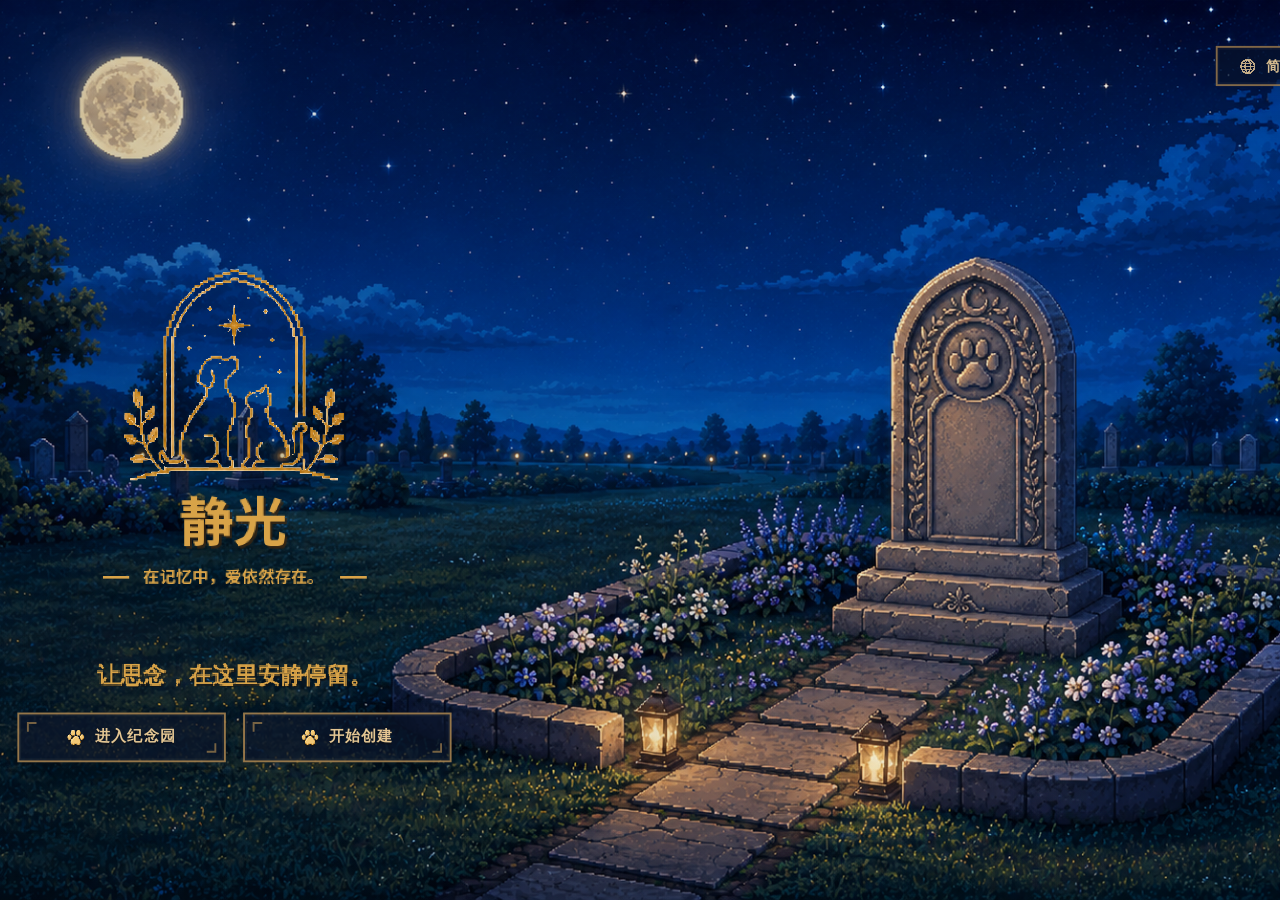
==== index.html @ a49088fe "Add files via upload" ====
<!DOCTYPE html>
<html lang="zh-CN">
<head>
  <meta charset="UTF-8" />
  <meta name="viewport" content="width=device-width, initial-scale=1.0" />
  <title>STILLIGHT</title>
  <style>
    *{box-sizing:border-box}
    html,body{margin:0;width:100%;height:100%;overflow:hidden;background:#07111f}
    button{font:inherit;border:0;padding:0;background:transparent;cursor:pointer}
    .viewport{position:fixed;inset:0;overflow:hidden;background:#07111f}
    .stage{position:absolute;left:50%;top:50%;width:1672px;height:941px;transform-origin:center center;background:linear-gradient(90deg,rgba(5,10,22,.2) 0%,rgba(5,10,22,.06) 56%,rgba(5,10,22,0) 100%),url("assets/bg_v61_option_d.png") center/cover no-repeat;}
    .stage::after{content:"";position:absolute;inset:0;pointer-events:none;opacity:.18;background:linear-gradient(rgba(255,255,255,.012) 1px,transparent 1px),linear-gradient(90deg,rgba(255,255,255,.01) 1px,transparent 1px);background-size:4px 4px;}
    .language{position:absolute;right:76px;top:48px;z-index:50}
    .language-button{height:42px;min-width:158px;display:inline-flex;align-items:center;justify-content:center;gap:10px;padding:0 14px;color:rgba(235,205,153,.9);background:rgba(8,17,35,.58);border:2px solid rgba(204,157,88,.62);box-shadow:inset 0 0 0 2px rgba(255,232,178,.04),0 8px 20px rgba(0,0,0,.17);letter-spacing:1px;font-size:15px;font-weight:800}
    .globe-svg{width:19px;height:19px;opacity:.9;flex:none}
    .language-button .arrow{font-size:14px;transform:translateY(-1px);opacity:.78}
    .language-menu{position:absolute;top:50px;right:0;width:158px;display:none;padding:6px;background:rgba(8,16,32,.97);border:2px solid rgba(198,151,85,.58);box-shadow:0 18px 34px rgba(0,0,0,.34)}
    .language.open .language-menu{display:grid;gap:4px}
    .language-menu button{height:34px;color:rgba(235,205,153,.92);font-size:14px;font-weight:800;letter-spacing:.8px}
    .language-menu button:hover,.language-menu button.active{background:rgba(232,191,116,.12)}

    .content-group{position:absolute;left:62px;top:276px;z-index:12;width:700px;display:flex;flex-direction:column;align-items:center}
    .full-logo{display:block;width:430px;height:auto;object-fit:contain;image-rendering:auto;filter:drop-shadow(0 5px 9px rgba(0,0,0,.34))}
    .supporting-copy{display:block;width:680px;height:44px;margin-top:10px;image-rendering:pixelated;image-rendering:crisp-edges}
    .actions{margin-top:16px;display:flex;gap:18px}
    .pixel-button{position:relative;width:218px;height:52px;display:inline-flex;align-items:center;justify-content:center;gap:11px;color:rgba(236,205,151,.96);background:rgba(10,21,42,.7);border:2px solid rgba(203,155,86,.72);box-shadow:inset 0 0 0 2px rgba(255,231,174,.05),0 8px 20px rgba(0,0,0,.22);font-family:"Microsoft YaHei","PingFang SC",serif;font-size:16px;font-weight:900;letter-spacing:1px;text-shadow:0 2px 0 rgba(17,12,8,.36);transition:transform .14s ease,border-color .14s ease,background .14s ease}
    .pixel-button::before,.pixel-button::after{content:"";position:absolute;width:8px;height:8px;border:2px solid rgba(211,163,91,.54);pointer-events:none}
    .pixel-button::before{left:8px;top:8px;border-right:0;border-bottom:0}
    .pixel-button::after{right:8px;bottom:8px;border-left:0;border-top:0}
    .pixel-button.primary{border-color:rgba(203,155,86,.72);background:rgba(10,21,42,.7)}
    .pixel-button:hover{transform:translateY(-2px);background:rgba(22,39,68,.78);border-color:rgba(242,198,121,.9)}
    .button-icon-img{width:18px;height:18px;image-rendering:pixelated;flex:none;filter:drop-shadow(0 2px 0 rgba(28,17,7,.4))}
    .toast{position:fixed;left:50%;bottom:28px;z-index:100;padding:12px 18px;color:#e8c994;background:rgba(9,16,31,.96);border:1px solid rgba(198,151,85,.45);transform:translateX(-50%) translateY(16px);opacity:0;pointer-events:none;transition:.22s ease;letter-spacing:1px;font:700 15px "Microsoft YaHei","PingFang SC",sans-serif}
    .toast.show{opacity:1;transform:translateX(-50%) translateY(0)}
  </style>
</head>
<body data-version="stillight-homepage-v65-tagline-logo">
  <main class="viewport">
    <section class="stage" id="stage">
      <div class="language" id="languageBox">
        <button class="language-button" type="button" id="languageButton" aria-label="选择语言">
          <svg class="globe-svg" viewBox="0 0 24 24" aria-hidden="true">
            <circle cx="12" cy="12" r="9" fill="none" stroke="currentColor" stroke-width="2" shape-rendering="crispEdges"/>
            <path d="M4 12H20M6 8H18M6 16H18M12 3C9 6 8 9 8 12C8 15 9 18 12 21M12 3C15 6 16 9 16 12C16 15 15 18 12 21" fill="none" stroke="currentColor" stroke-width="1.6" shape-rendering="crispEdges"/>
          </svg>
          <span id="languageLabel">简体中文</span><span class="arrow">⌄</span>
        </button>
        <div class="language-menu">
          <button type="button" data-lang="zh-CN">简体中文</button>
          <button type="button" data-lang="zh-TW">繁體中文</button>
          <button type="button" data-lang="en">English</button>
          <button type="button" data-lang="ja">日本語</button>
        </div>
      </div>

      <div class="content-group">
        <img class="full-logo" id="fullLogo" src="assets/logo_zh_CN.png" alt="STILLIGHT — 在记忆中，爱依然存在。" />
        <canvas class="supporting-copy" id="supportingCopy" width="510" height="33" role="img" aria-label="让思念，在这里安静停留。"></canvas>
        <div class="actions">
          <button class="pixel-button primary" type="button" id="enterGarden"><img class="button-icon-img" src="assets/paw.png" alt="" aria-hidden="true" /><span id="enterText">进入纪念园</span></button>
          <button class="pixel-button" type="button" id="createMemorial"><img class="button-icon-img" src="assets/paw.png" alt="" aria-hidden="true" /><span id="createText">开始创建</span></button>
        </div>
      </div>
    </section>
  </main>
  <div class="toast" id="toast"></div>
  <script>
    const TEXTS={
      "zh-CN":{logo:"assets/logo_zh_CN.png",logoAlt:"STILLIGHT — 在记忆中，爱依然存在。",copy:"让思念，在这里安静停留。",enter:"进入纪念园",create:"开始创建",langLabel:"简体中文",saved:"语言已保存",noMemorial:"还没有创建纪念，先去创建页面。"},
      "zh-TW":{logo:"assets/logo_zh_TW.png",logoAlt:"STILLIGHT — 在記憶中，愛依然存在。",copy:"讓思念，在這裡安靜停留。",enter:"進入紀念園",create:"開始建立",langLabel:"繁體中文",saved:"語言已保存",noMemorial:"還沒有建立紀念，先去建立頁面。"},
      "en":{logo:"assets/logo_en.png",logoAlt:"STILLIGHT — In memory, love remains.",copy:"A quiet place to hold every memory.",enter:"Enter Garden",create:"Create Memorial",langLabel:"English",saved:"Language saved",noMemorial:"No memorial yet. Opening the creation page."},
      "ja":{logo:"assets/logo_ja.png",logoAlt:"STILLIGHT — 記憶の中で、愛は生き続ける。",copy:"想いが、静かに留まる場所。",enter:"記念園へ",create:"作成する",langLabel:"日本語",saved:"言語を保存しました",noMemorial:"まだ記念ページがありません。作成ページへ移動します。"}
    };
    const stage=document.getElementById("stage"),toast=document.getElementById("toast"),languageBox=document.getElementById("languageBox"),languageButton=document.getElementById("languageButton"),fullLogo=document.getElementById("fullLogo"),supportingCopy=document.getElementById("supportingCopy"),languageLabel=document.getElementById("languageLabel"),enterText=document.getElementById("enterText"),createText=document.getElementById("createText");
    function resizeStage(){const scale=Math.max(innerWidth/1672,innerHeight/941);stage.style.transform=`translate(-50%, -50%) scale(${scale})`}
    addEventListener("resize",resizeStage);resizeStage();
    function showToast(message){toast.textContent=message;toast.classList.add("show");clearTimeout(showToast.timer);showToast.timer=setTimeout(()=>toast.classList.remove("show"),1500)}
    function drawPixelCopy(text,lang){const ctx=supportingCopy.getContext("2d");ctx.clearRect(0,0,supportingCopy.width,supportingCopy.height);ctx.imageSmoothingEnabled=false;ctx.textAlign="center";ctx.textBaseline="middle";ctx.font=(lang==="en"?'700 16px "Courier New",monospace':'900 18px "SimSun","MS Gothic",monospace');ctx.fillStyle="rgba(28,18,10,.46)";ctx.fillText(text,256,18);ctx.fillStyle="#d8a348";ctx.fillText(text,255,17);supportingCopy.setAttribute("aria-label",text)}
    function applyLanguage(lang){const data=TEXTS[lang]||TEXTS["zh-CN"];document.documentElement.lang=lang;fullLogo.src=data.logo;fullLogo.alt=data.logoAlt;drawPixelCopy(data.copy,lang);languageLabel.textContent=data.langLabel;enterText.textContent=data.enter;createText.textContent=data.create;document.querySelectorAll(".language-menu button").forEach(b=>b.classList.toggle("active",b.dataset.lang===lang))}
    function hasSavedMemorial(){try{const draft=JSON.parse(localStorage.getItem("petMemorialDraft"));return Boolean(draft&&draft.petName)}catch(e){return false}}
    function openGarden(){const lang=localStorage.getItem("petMemorialLanguage")||"zh-CN",data=TEXTS[lang]||TEXTS["zh-CN"];if(hasSavedMemorial()){location.href="cemetery.html";return}showToast(data.noMemorial);setTimeout(()=>location.href="create.html",700)}
    document.getElementById("enterGarden").addEventListener("click",openGarden);
    document.getElementById("createMemorial").addEventListener("click",()=>location.href="create.html");
    languageButton.addEventListener("click",e=>{e.stopPropagation();languageBox.classList.toggle("open")});
    document.querySelectorAll(".language-menu button").forEach(button=>button.addEventListener("click",e=>{e.stopPropagation();const lang=button.dataset.lang;localStorage.setItem("petMemorialLanguage",lang);applyLanguage(lang);languageBox.classList.remove("open");showToast((TEXTS[lang]||TEXTS["zh-CN"]).saved)}));
    document.addEventListener("click",()=>languageBox.classList.remove("open"));
    localStorage.setItem("starpawHomeVersion","stillight-homepage-v65-tagline-logo");
    applyLanguage(localStorage.getItem("petMemorialLanguage")||"zh-CN");
  </script>
</body>
</html>
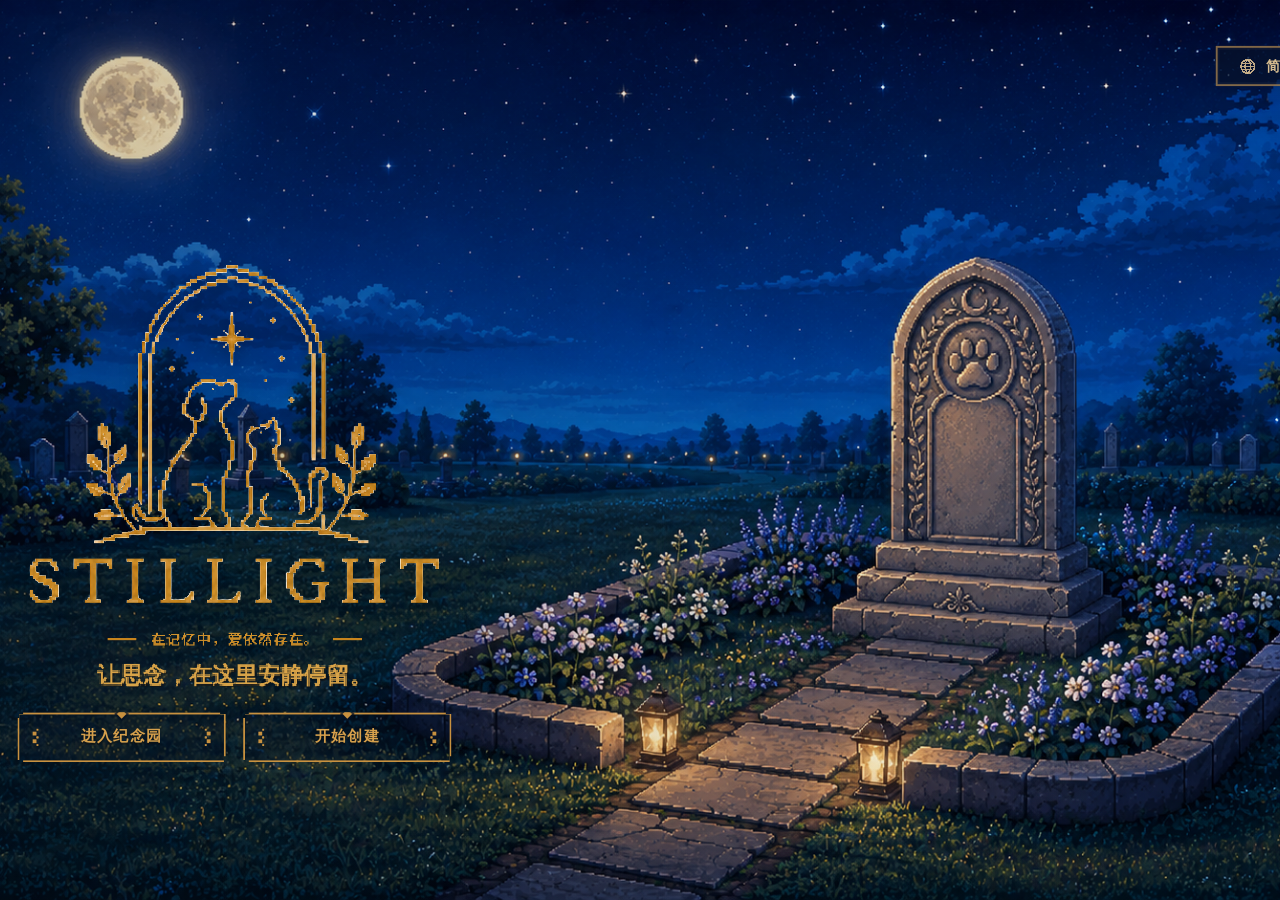
==== commit 3d032486: "Add files via upload" ====
--- a/index.html
+++ b/index.html
@@ -24,18 +24,22 @@
     .full-logo{display:block;width:430px;height:auto;object-fit:contain;image-rendering:auto;filter:drop-shadow(0 5px 9px rgba(0,0,0,.34))}
     .supporting-copy{display:block;width:680px;height:44px;margin-top:10px;image-rendering:pixelated;image-rendering:crisp-edges}
     .actions{margin-top:16px;display:flex;gap:18px}
-    .pixel-button{position:relative;width:218px;height:52px;display:inline-flex;align-items:center;justify-content:center;gap:11px;color:rgba(236,205,151,.96);background:rgba(10,21,42,.7);border:2px solid rgba(203,155,86,.72);box-shadow:inset 0 0 0 2px rgba(255,231,174,.05),0 8px 20px rgba(0,0,0,.22);font-family:"Microsoft YaHei","PingFang SC",serif;font-size:16px;font-weight:900;letter-spacing:1px;text-shadow:0 2px 0 rgba(17,12,8,.36);transition:transform .14s ease,border-color .14s ease,background .14s ease}
-    .pixel-button::before,.pixel-button::after{content:"";position:absolute;width:8px;height:8px;border:2px solid rgba(211,163,91,.54);pointer-events:none}
-    .pixel-button::before{left:8px;top:8px;border-right:0;border-bottom:0}
-    .pixel-button::after{right:8px;bottom:8px;border-left:0;border-top:0}
-    .pixel-button.primary{border-color:rgba(203,155,86,.72);background:rgba(10,21,42,.7)}
-    .pixel-button:hover{transform:translateY(-2px);background:rgba(22,39,68,.78);border-color:rgba(242,198,121,.9)}
-    .button-icon-img{width:18px;height:18px;image-rendering:pixelated;flex:none;filter:drop-shadow(0 2px 0 rgba(28,17,7,.4))}
+    .pixel-button{--gold:#c8913f;--gold-bright:#e0ad58;position:relative;width:218px;height:52px;display:inline-flex;align-items:center;justify-content:center;color:#d6a04c;background:rgba(6,17,34,.32);border:2px solid var(--gold);clip-path:polygon(6px 0,calc(100% - 6px) 0,calc(100% - 6px) 2px,100% 2px,100% calc(100% - 6px),calc(100% - 2px) calc(100% - 6px),calc(100% - 2px) 100%,6px 100%,6px calc(100% - 2px),0 calc(100% - 2px),0 6px,2px 6px,2px 2px,6px 2px);font-family:"Microsoft YaHei","PingFang SC",serif;font-size:16px;font-weight:900;letter-spacing:1px;text-shadow:0 2px 0 rgba(17,12,8,.4);image-rendering:pixelated;transition:color .12s steps(2,end),border-color .12s steps(2,end),background .12s steps(2,end),transform .12s steps(2,end)}
+    .pixel-button::before{content:"";position:absolute;left:50%;top:-4px;width:7px;height:7px;transform:translateX(-50%) rotate(45deg);background:var(--gold);box-shadow:0 0 0 2px rgba(6,17,34,.72);pointer-events:none}
+    .pixel-button.primary{background:rgba(6,17,34,.32);border-color:var(--gold)}
+    .pixel-button:hover{transform:translateY(-2px);color:#f0bf69;background:rgba(10,25,48,.48);border-color:var(--gold-bright)}
+    .button-ornament{position:absolute;top:50%;width:11px;height:22px;transform:translateY(-50%);pointer-events:none}
+    .button-ornament.left{left:10px}
+    .button-ornament.right{right:10px;transform:translateY(-50%) scaleX(-1)}
+    .button-ornament::before,.button-ornament::after{content:"";position:absolute;left:4px;width:4px;height:4px;background:var(--gold);box-shadow:3px -4px 0 -1px var(--gold),3px 4px 0 -1px var(--gold)}
+    .button-ornament::before{top:5px}
+    .button-ornament::after{top:13px}
+    .pixel-button .button-label{position:relative;z-index:2}
     .toast{position:fixed;left:50%;bottom:28px;z-index:100;padding:12px 18px;color:#e8c994;background:rgba(9,16,31,.96);border:1px solid rgba(198,151,85,.45);transform:translateX(-50%) translateY(16px);opacity:0;pointer-events:none;transition:.22s ease;letter-spacing:1px;font:700 15px "Microsoft YaHei","PingFang SC",sans-serif}
     .toast.show{opacity:1;transform:translateX(-50%) translateY(0)}
   </style>
 </head>
-<body data-version="stillight-homepage-v65-tagline-logo">
+<body data-version="stillight-homepage-v66-single-gold-frame">
   <main class="viewport">
     <section class="stage" id="stage">
       <div class="language" id="languageBox">
@@ -58,8 +62,8 @@
         <img class="full-logo" id="fullLogo" src="assets/logo_zh_CN.png" alt="STILLIGHT — 在记忆中，爱依然存在。" />
         <canvas class="supporting-copy" id="supportingCopy" width="510" height="33" role="img" aria-label="让思念，在这里安静停留。"></canvas>
         <div class="actions">
-          <button class="pixel-button primary" type="button" id="enterGarden"><img class="button-icon-img" src="assets/paw.png" alt="" aria-hidden="true" /><span id="enterText">进入纪念园</span></button>
-          <button class="pixel-button" type="button" id="createMemorial"><img class="button-icon-img" src="assets/paw.png" alt="" aria-hidden="true" /><span id="createText">开始创建</span></button>
+          <button class="pixel-button primary" type="button" id="enterGarden"><i class="button-ornament left" aria-hidden="true"></i><span class="button-label" id="enterText">进入纪念园</span><i class="button-ornament right" aria-hidden="true"></i></button>
+          <button class="pixel-button" type="button" id="createMemorial"><i class="button-ornament left" aria-hidden="true"></i><span class="button-label" id="createText">开始创建</span><i class="button-ornament right" aria-hidden="true"></i></button>
         </div>
       </div>
     </section>
@@ -85,7 +89,7 @@
     languageButton.addEventListener("click",e=>{e.stopPropagation();languageBox.classList.toggle("open")});
     document.querySelectorAll(".language-menu button").forEach(button=>button.addEventListener("click",e=>{e.stopPropagation();const lang=button.dataset.lang;localStorage.setItem("petMemorialLanguage",lang);applyLanguage(lang);languageBox.classList.remove("open");showToast((TEXTS[lang]||TEXTS["zh-CN"]).saved)}));
     document.addEventListener("click",()=>languageBox.classList.remove("open"));
-    localStorage.setItem("starpawHomeVersion","stillight-homepage-v65-tagline-logo");
+    localStorage.setItem("starpawHomeVersion","stillight-homepage-v66-single-gold-frame");
     applyLanguage(localStorage.getItem("petMemorialLanguage")||"zh-CN");
   </script>
 </body>
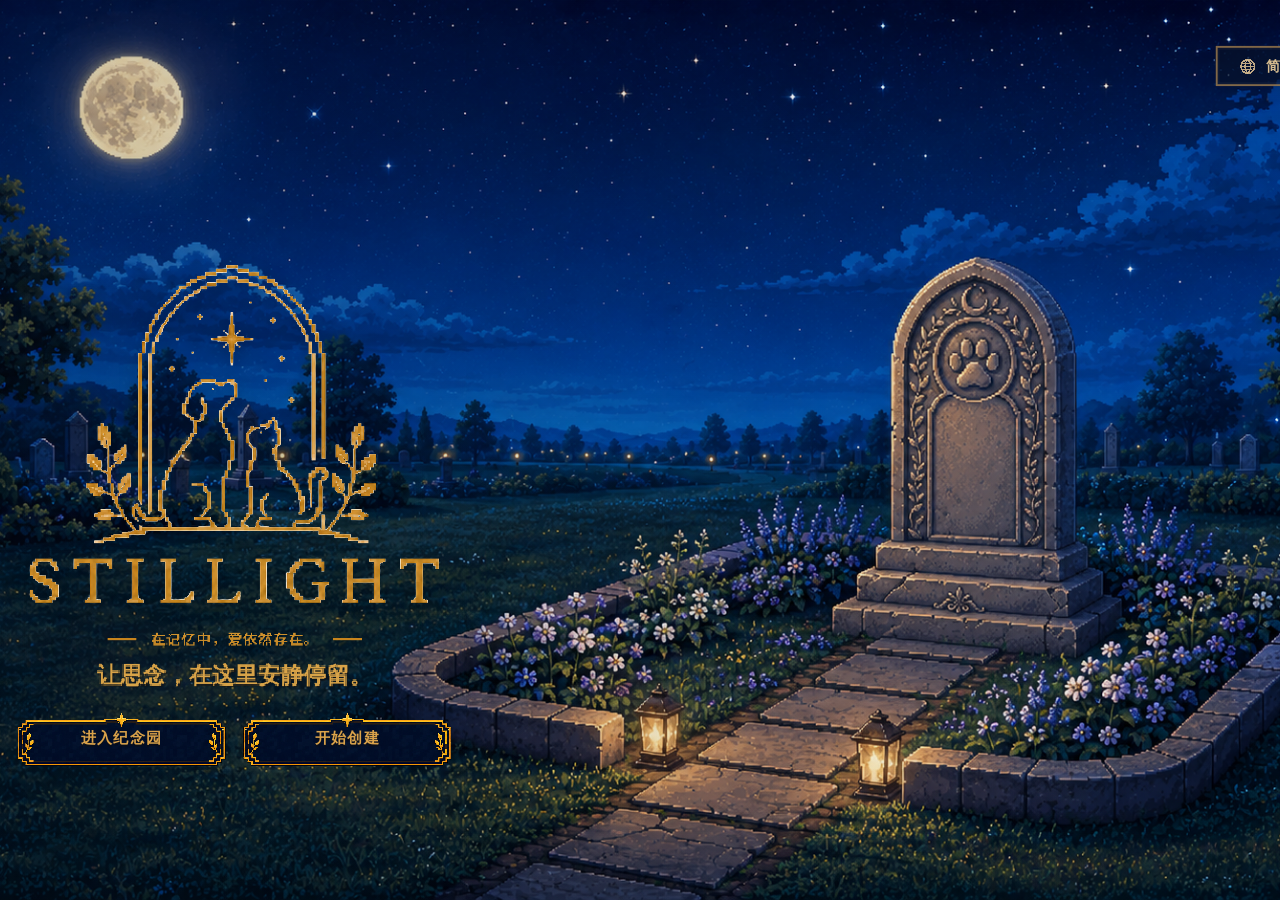
==== commit a34ccb59: "Add files via upload" ====
--- a/index.html
+++ b/index.html
@@ -24,22 +24,15 @@
     .full-logo{display:block;width:430px;height:auto;object-fit:contain;image-rendering:auto;filter:drop-shadow(0 5px 9px rgba(0,0,0,.34))}
     .supporting-copy{display:block;width:680px;height:44px;margin-top:10px;image-rendering:pixelated;image-rendering:crisp-edges}
     .actions{margin-top:16px;display:flex;gap:18px}
-    .pixel-button{--gold:#c8913f;--gold-bright:#e0ad58;position:relative;width:218px;height:52px;display:inline-flex;align-items:center;justify-content:center;color:#d6a04c;background:rgba(6,17,34,.32);border:2px solid var(--gold);clip-path:polygon(6px 0,calc(100% - 6px) 0,calc(100% - 6px) 2px,100% 2px,100% calc(100% - 6px),calc(100% - 2px) calc(100% - 6px),calc(100% - 2px) 100%,6px 100%,6px calc(100% - 2px),0 calc(100% - 2px),0 6px,2px 6px,2px 2px,6px 2px);font-family:"Microsoft YaHei","PingFang SC",serif;font-size:16px;font-weight:900;letter-spacing:1px;text-shadow:0 2px 0 rgba(17,12,8,.4);image-rendering:pixelated;transition:color .12s steps(2,end),border-color .12s steps(2,end),background .12s steps(2,end),transform .12s steps(2,end)}
-    .pixel-button::before{content:"";position:absolute;left:50%;top:-4px;width:7px;height:7px;transform:translateX(-50%) rotate(45deg);background:var(--gold);box-shadow:0 0 0 2px rgba(6,17,34,.72);pointer-events:none}
-    .pixel-button.primary{background:rgba(6,17,34,.32);border-color:var(--gold)}
-    .pixel-button:hover{transform:translateY(-2px);color:#f0bf69;background:rgba(10,25,48,.48);border-color:var(--gold-bright)}
-    .button-ornament{position:absolute;top:50%;width:11px;height:22px;transform:translateY(-50%);pointer-events:none}
-    .button-ornament.left{left:10px}
-    .button-ornament.right{right:10px;transform:translateY(-50%) scaleX(-1)}
-    .button-ornament::before,.button-ornament::after{content:"";position:absolute;left:4px;width:4px;height:4px;background:var(--gold);box-shadow:3px -4px 0 -1px var(--gold),3px 4px 0 -1px var(--gold)}
-    .button-ornament::before{top:5px}
-    .button-ornament::after{top:13px}
-    .pixel-button .button-label{position:relative;z-index:2}
+    .pixel-button{position:relative;width:218px;height:56px;display:inline-flex;align-items:center;justify-content:center;color:#d9a24a;background:transparent url("assets/button_frame_a2.png") center/100% 100% no-repeat;border:0;box-shadow:none;font-family:"Microsoft YaHei","PingFang SC",serif;font-size:16px;font-weight:900;letter-spacing:1px;text-shadow:0 2px 0 rgba(17,12,8,.46);image-rendering:pixelated;transition:transform .12s steps(2,end),filter .12s steps(2,end)}
+    .pixel-button.primary{background-color:transparent}
+    .pixel-button:hover{transform:translateY(-2px);filter:brightness(1.16)}
+    .pixel-button:focus-visible{outline:2px solid rgba(242,190,100,.88);outline-offset:3px}
     .toast{position:fixed;left:50%;bottom:28px;z-index:100;padding:12px 18px;color:#e8c994;background:rgba(9,16,31,.96);border:1px solid rgba(198,151,85,.45);transform:translateX(-50%) translateY(16px);opacity:0;pointer-events:none;transition:.22s ease;letter-spacing:1px;font:700 15px "Microsoft YaHei","PingFang SC",sans-serif}
     .toast.show{opacity:1;transform:translateX(-50%) translateY(0)}
   </style>
 </head>
-<body data-version="stillight-homepage-v66-single-gold-frame">
+<body data-version="stillight-homepage-v67-a2-image-frame">
   <main class="viewport">
     <section class="stage" id="stage">
       <div class="language" id="languageBox">
@@ -62,8 +55,8 @@
         <img class="full-logo" id="fullLogo" src="assets/logo_zh_CN.png" alt="STILLIGHT — 在记忆中，爱依然存在。" />
         <canvas class="supporting-copy" id="supportingCopy" width="510" height="33" role="img" aria-label="让思念，在这里安静停留。"></canvas>
         <div class="actions">
-          <button class="pixel-button primary" type="button" id="enterGarden"><i class="button-ornament left" aria-hidden="true"></i><span class="button-label" id="enterText">进入纪念园</span><i class="button-ornament right" aria-hidden="true"></i></button>
-          <button class="pixel-button" type="button" id="createMemorial"><i class="button-ornament left" aria-hidden="true"></i><span class="button-label" id="createText">开始创建</span><i class="button-ornament right" aria-hidden="true"></i></button>
+          <button class="pixel-button primary" type="button" id="enterGarden"><span id="enterText">进入纪念园</span></button>
+          <button class="pixel-button" type="button" id="createMemorial"><span id="createText">开始创建</span></button>
         </div>
       </div>
     </section>
@@ -89,7 +82,7 @@
     languageButton.addEventListener("click",e=>{e.stopPropagation();languageBox.classList.toggle("open")});
     document.querySelectorAll(".language-menu button").forEach(button=>button.addEventListener("click",e=>{e.stopPropagation();const lang=button.dataset.lang;localStorage.setItem("petMemorialLanguage",lang);applyLanguage(lang);languageBox.classList.remove("open");showToast((TEXTS[lang]||TEXTS["zh-CN"]).saved)}));
     document.addEventListener("click",()=>languageBox.classList.remove("open"));
-    localStorage.setItem("starpawHomeVersion","stillight-homepage-v66-single-gold-frame");
+    localStorage.setItem("starpawHomeVersion","stillight-homepage-v67-a2-image-frame");
     applyLanguage(localStorage.getItem("petMemorialLanguage")||"zh-CN");
   </script>
 </body>
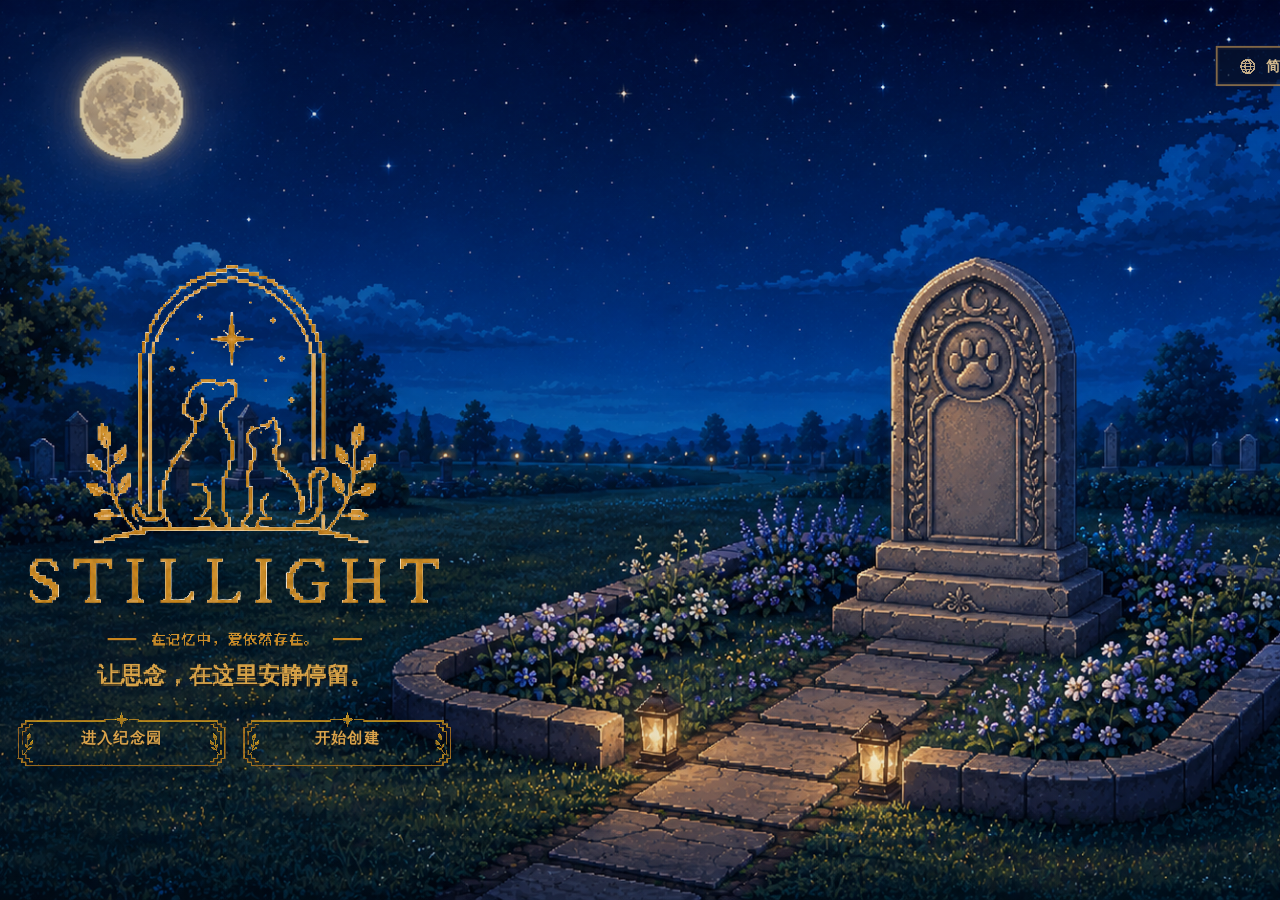
==== commit 87d833c1: "Add files via upload" ====
--- a/index.html
+++ b/index.html
@@ -24,7 +24,7 @@
     .full-logo{display:block;width:430px;height:auto;object-fit:contain;image-rendering:auto;filter:drop-shadow(0 5px 9px rgba(0,0,0,.34))}
     .supporting-copy{display:block;width:680px;height:44px;margin-top:10px;image-rendering:pixelated;image-rendering:crisp-edges}
     .actions{margin-top:16px;display:flex;gap:18px}
-    .pixel-button{position:relative;width:218px;height:56px;display:inline-flex;align-items:center;justify-content:center;color:#d9a24a;background:transparent url("assets/button_frame_a2.png") center/100% 100% no-repeat;border:0;box-shadow:none;font-family:"Microsoft YaHei","PingFang SC",serif;font-size:16px;font-weight:900;letter-spacing:1px;text-shadow:0 2px 0 rgba(17,12,8,.46);image-rendering:pixelated;transition:transform .12s steps(2,end),filter .12s steps(2,end)}
+    .pixel-button{position:relative;width:218px;height:56px;display:inline-flex;align-items:center;justify-content:center;color:#d9a24a;background:transparent url("assets/button_frame_a2_hollow_v69.png") center/100% 100% no-repeat;border:0;box-shadow:none;font-family:"Microsoft YaHei","PingFang SC",serif;font-size:16px;font-weight:900;letter-spacing:1px;text-shadow:0 2px 0 rgba(17,12,8,.46);image-rendering:pixelated;transition:transform .12s steps(2,end),filter .12s steps(2,end)}
     .pixel-button.primary{background-color:transparent}
     .pixel-button:hover{transform:translateY(-2px);filter:brightness(1.16)}
     .pixel-button:focus-visible{outline:2px solid rgba(242,190,100,.88);outline-offset:3px}
@@ -32,7 +32,7 @@
     .toast.show{opacity:1;transform:translateX(-50%) translateY(0)}
   </style>
 </head>
-<body data-version="stillight-homepage-v67-a2-image-frame">
+<body data-version="stillight-homepage-v69-hollow-cache-fix">
   <main class="viewport">
     <section class="stage" id="stage">
       <div class="language" id="languageBox">
@@ -82,7 +82,7 @@
     languageButton.addEventListener("click",e=>{e.stopPropagation();languageBox.classList.toggle("open")});
     document.querySelectorAll(".language-menu button").forEach(button=>button.addEventListener("click",e=>{e.stopPropagation();const lang=button.dataset.lang;localStorage.setItem("petMemorialLanguage",lang);applyLanguage(lang);languageBox.classList.remove("open");showToast((TEXTS[lang]||TEXTS["zh-CN"]).saved)}));
     document.addEventListener("click",()=>languageBox.classList.remove("open"));
-    localStorage.setItem("starpawHomeVersion","stillight-homepage-v67-a2-image-frame");
+    localStorage.setItem("starpawHomeVersion","stillight-homepage-v69-hollow-cache-fix");
     applyLanguage(localStorage.getItem("petMemorialLanguage")||"zh-CN");
   </script>
 </body>
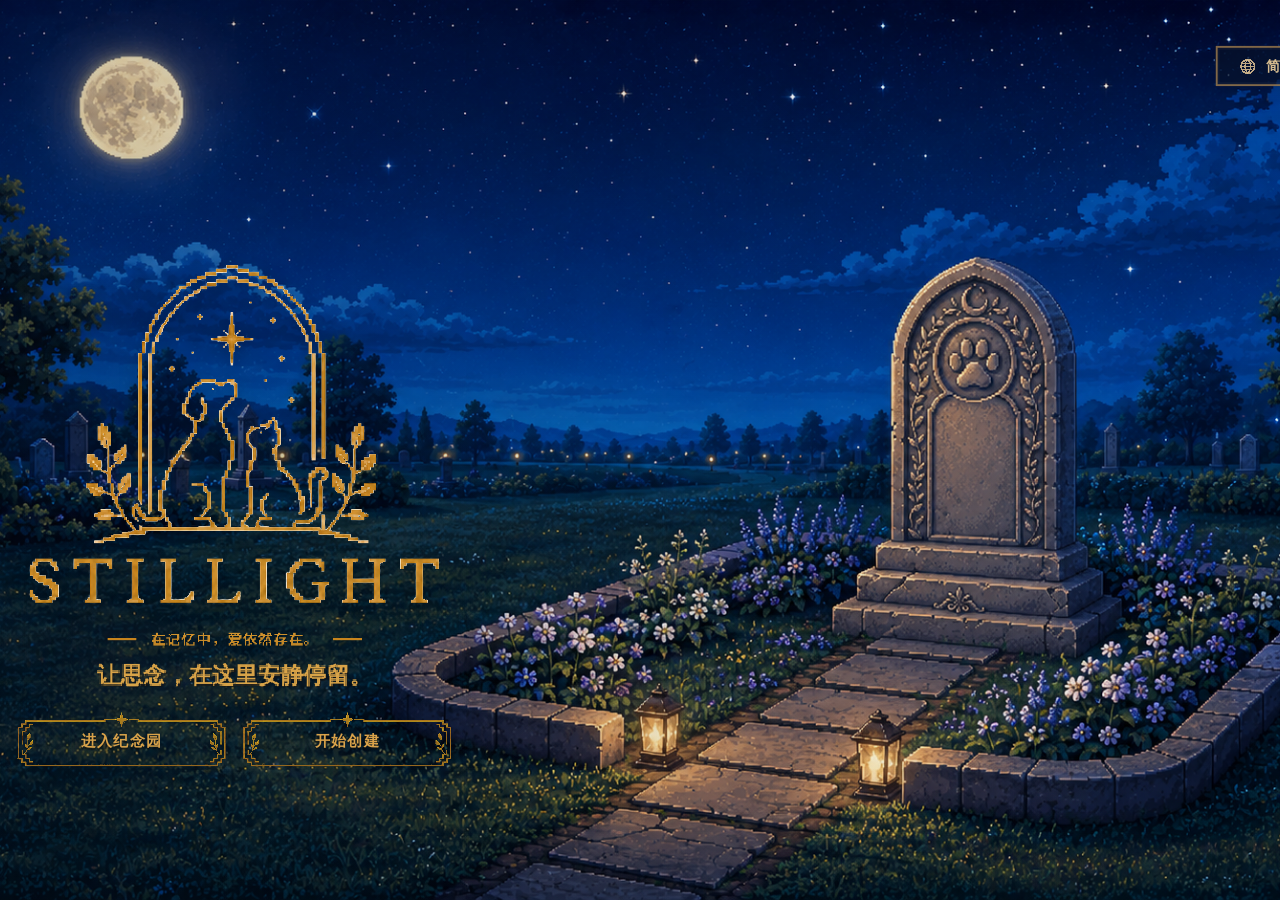
==== commit 31278892: "Add files via upload" ====
--- a/index.html
+++ b/index.html
@@ -26,13 +26,14 @@
     .actions{margin-top:16px;display:flex;gap:18px}
     .pixel-button{position:relative;width:218px;height:56px;display:inline-flex;align-items:center;justify-content:center;color:#d9a24a;background:transparent url("assets/button_frame_a2_hollow_v69.png") center/100% 100% no-repeat;border:0;box-shadow:none;font-family:"Microsoft YaHei","PingFang SC",serif;font-size:16px;font-weight:900;letter-spacing:1px;text-shadow:0 2px 0 rgba(17,12,8,.46);image-rendering:pixelated;transition:transform .12s steps(2,end),filter .12s steps(2,end)}
     .pixel-button.primary{background-color:transparent}
+    .pixel-button>span{display:inline-block;transform:translateY(3px)}
     .pixel-button:hover{transform:translateY(-2px);filter:brightness(1.16)}
     .pixel-button:focus-visible{outline:2px solid rgba(242,190,100,.88);outline-offset:3px}
     .toast{position:fixed;left:50%;bottom:28px;z-index:100;padding:12px 18px;color:#e8c994;background:rgba(9,16,31,.96);border:1px solid rgba(198,151,85,.45);transform:translateX(-50%) translateY(16px);opacity:0;pointer-events:none;transition:.22s ease;letter-spacing:1px;font:700 15px "Microsoft YaHei","PingFang SC",sans-serif}
     .toast.show{opacity:1;transform:translateX(-50%) translateY(0)}
   </style>
 </head>
-<body data-version="stillight-homepage-v69-hollow-cache-fix">
+<body data-version="stillight-homepage-v70-button-text-center-fix">
   <main class="viewport">
     <section class="stage" id="stage">
       <div class="language" id="languageBox">
@@ -82,7 +83,7 @@
     languageButton.addEventListener("click",e=>{e.stopPropagation();languageBox.classList.toggle("open")});
     document.querySelectorAll(".language-menu button").forEach(button=>button.addEventListener("click",e=>{e.stopPropagation();const lang=button.dataset.lang;localStorage.setItem("petMemorialLanguage",lang);applyLanguage(lang);languageBox.classList.remove("open");showToast((TEXTS[lang]||TEXTS["zh-CN"]).saved)}));
     document.addEventListener("click",()=>languageBox.classList.remove("open"));
-    localStorage.setItem("starpawHomeVersion","stillight-homepage-v69-hollow-cache-fix");
+    localStorage.setItem("starpawHomeVersion","stillight-homepage-v70-button-text-center-fix");
     applyLanguage(localStorage.getItem("petMemorialLanguage")||"zh-CN");
   </script>
 </body>
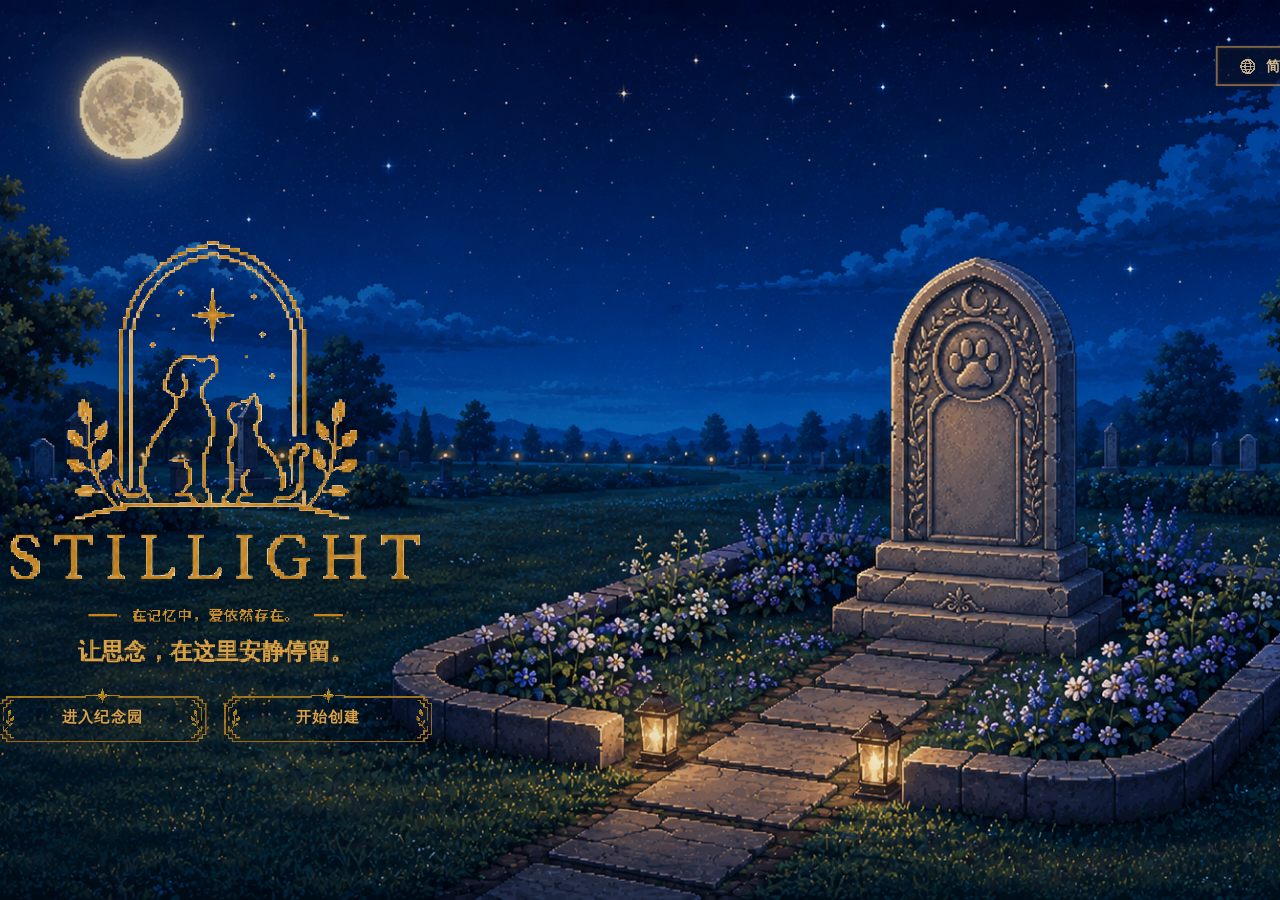
==== commit 69b99c70: "Add files via upload" ====
--- a/index.html
+++ b/index.html
@@ -20,7 +20,7 @@
     .language-menu button{height:34px;color:rgba(235,205,153,.92);font-size:14px;font-weight:800;letter-spacing:.8px}
     .language-menu button:hover,.language-menu button.active{background:rgba(232,191,116,.12)}
 
-    .content-group{position:absolute;left:62px;top:276px;z-index:12;width:700px;display:flex;flex-direction:column;align-items:center}
+    .content-group{position:absolute;left:42px;top:251px;z-index:12;width:700px;display:flex;flex-direction:column;align-items:center}
     .full-logo{display:block;width:430px;height:auto;object-fit:contain;image-rendering:auto;filter:drop-shadow(0 5px 9px rgba(0,0,0,.34))}
     .supporting-copy{display:block;width:680px;height:44px;margin-top:10px;image-rendering:pixelated;image-rendering:crisp-edges}
     .actions{margin-top:16px;display:flex;gap:18px}
@@ -33,7 +33,7 @@
     .toast.show{opacity:1;transform:translateX(-50%) translateY(0)}
   </style>
 </head>
-<body data-version="stillight-homepage-v70-button-text-center-fix">
+<body data-version="stillight-homepage-v71-content-position-fix">
   <main class="viewport">
     <section class="stage" id="stage">
       <div class="language" id="languageBox">
@@ -83,7 +83,7 @@
     languageButton.addEventListener("click",e=>{e.stopPropagation();languageBox.classList.toggle("open")});
     document.querySelectorAll(".language-menu button").forEach(button=>button.addEventListener("click",e=>{e.stopPropagation();const lang=button.dataset.lang;localStorage.setItem("petMemorialLanguage",lang);applyLanguage(lang);languageBox.classList.remove("open");showToast((TEXTS[lang]||TEXTS["zh-CN"]).saved)}));
     document.addEventListener("click",()=>languageBox.classList.remove("open"));
-    localStorage.setItem("starpawHomeVersion","stillight-homepage-v70-button-text-center-fix");
+    localStorage.setItem("starpawHomeVersion","stillight-homepage-v71-content-position-fix");
     applyLanguage(localStorage.getItem("petMemorialLanguage")||"zh-CN");
   </script>
 </body>
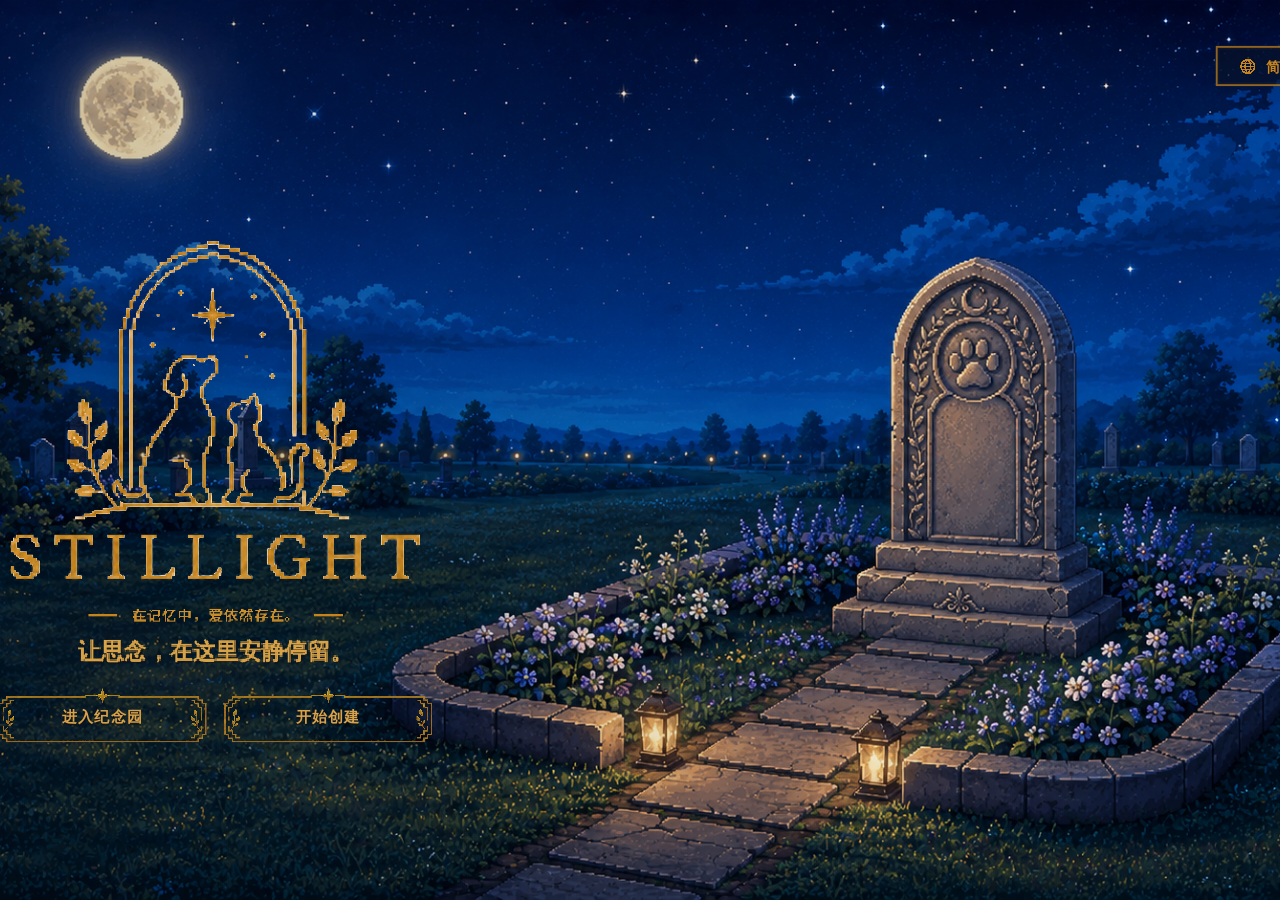
==== commit 14fe077c: "Add files via upload" ====
--- a/index.html
+++ b/index.html
@@ -32,17 +32,18 @@
     .toast{position:fixed;left:50%;bottom:28px;z-index:100;padding:12px 18px;color:#e8c994;background:rgba(9,16,31,.96);border:1px solid rgba(198,151,85,.45);transform:translateX(-50%) translateY(16px);opacity:0;pointer-events:none;transition:.22s ease;letter-spacing:1px;font:700 15px "Microsoft YaHei","PingFang SC",sans-serif}
     .toast.show{opacity:1;transform:translateX(-50%) translateY(0)}
   </style>
+  <link rel="stylesheet" href="assets/global-language.css" />
 </head>
 <body data-version="stillight-homepage-v71-content-position-fix">
   <main class="viewport">
     <section class="stage" id="stage">
-      <div class="language" id="languageBox">
+      <div class="language language-fixed" id="languageBox">
         <button class="language-button" type="button" id="languageButton" aria-label="选择语言">
           <svg class="globe-svg" viewBox="0 0 24 24" aria-hidden="true">
             <circle cx="12" cy="12" r="9" fill="none" stroke="currentColor" stroke-width="2" shape-rendering="crispEdges"/>
             <path d="M4 12H20M6 8H18M6 16H18M12 3C9 6 8 9 8 12C8 15 9 18 12 21M12 3C15 6 16 9 16 12C16 15 15 18 12 21" fill="none" stroke="currentColor" stroke-width="1.6" shape-rendering="crispEdges"/>
           </svg>
-          <span id="languageLabel">简体中文</span><span class="arrow">⌄</span>
+          <span class="language-label" id="languageLabel">简体中文</span><span class="lang-arrow">⌄</span>
         </button>
         <div class="language-menu">
           <button type="button" data-lang="zh-CN">简体中文</button>
--- a/assets/global-language.css
+++ b/assets/global-language.css
@@ -0,0 +1,104 @@
+:root{--logo-gold:#c7841d}
+
+/* Shared language control: identical coordinates and styling on every page. */
+.header:has(.language-fixed){right:76px!important;top:48px!important}
+.header .top-actions:has(.language-fixed){padding-right:182px!important}
+.language-fixed{
+  position:fixed!important;
+  right:76px!important;
+  top:48px!important;
+  z-index:80!important;
+  width:auto!important;
+  height:auto!important
+}
+.language-fixed .language-button{
+  position:relative!important;
+  width:auto!important;
+  min-width:158px!important;
+  height:42px!important;
+  display:inline-flex!important;
+  align-items:center!important;
+  justify-content:center!important;
+  gap:10px!important;
+  padding:0 14px!important;
+  color:var(--logo-gold)!important;
+  background:rgba(8,17,35,.58)!important;
+  border:2px solid rgba(199,132,29,.72)!important;
+  box-shadow:inset 0 0 0 2px rgba(199,132,29,.05),0 8px 20px rgba(0,0,0,.17)!important;
+  font-family:"Microsoft YaHei","PingFang SC",sans-serif!important;
+  font-size:15px!important;
+  font-weight:800!important;
+  letter-spacing:1px!important;
+  line-height:1!important;
+  text-decoration:none!important;
+  cursor:pointer!important
+}
+.language-fixed .language-button::before,
+.language-fixed .language-button::after{display:none!important}
+.language-fixed .globe,
+.language-fixed .globe-svg{
+  width:19px!important;
+  height:19px!important;
+  flex:0 0 19px!important;
+  color:var(--logo-gold)!important;
+  opacity:1!important;
+  transform:none!important
+}
+.language-fixed .language-label,
+.language-fixed .language-button .button-label{
+  display:inline-block!important;
+  width:auto!important;
+  height:auto!important;
+  color:var(--logo-gold)!important;
+  font-family:"Microsoft YaHei","PingFang SC",sans-serif!important;
+  font-size:15px!important;
+  font-weight:800!important;
+  letter-spacing:1px!important;
+  line-height:1!important;
+  text-shadow:none!important;
+  transform:none!important;
+  white-space:nowrap!important
+}
+.language-fixed .lang-arrow{
+  display:inline-block!important;
+  color:var(--logo-gold)!important;
+  font-family:"Microsoft YaHei","PingFang SC",sans-serif!important;
+  font-size:14px!important;
+  line-height:1!important;
+  opacity:.86!important;
+  transform:translateY(-1px)!important
+}
+.language-fixed .language-menu,
+.language-fixed .menu{
+  position:absolute!important;
+  right:0!important;
+  top:50px!important;
+  width:158px!important;
+  padding:6px!important;
+  background:rgba(8,16,32,.97)!important;
+  border:2px solid rgba(199,132,29,.66)!important;
+  box-shadow:0 18px 34px rgba(0,0,0,.34)!important
+}
+.language-fixed .language-menu{display:none!important}
+.language-fixed .menu{display:none!important}
+.language-fixed.open .language-menu,
+.language-fixed .language-menu.open,
+.language-fixed .menu.open{display:grid!important;gap:4px!important}
+.language-fixed .language-menu button,
+.language-fixed .menu button{
+  height:34px!important;
+  padding:0!important;
+  border:0!important;
+  color:var(--logo-gold)!important;
+  background:transparent!important;
+  font-family:"Microsoft YaHei","PingFang SC",sans-serif!important;
+  font-size:14px!important;
+  font-weight:800!important;
+  letter-spacing:.8px!important;
+  line-height:34px!important;
+  text-align:center!important
+}
+.language-fixed .language-menu button:hover,
+.language-fixed .language-menu button.active,
+.language-fixed .menu button:hover,
+.language-fixed .menu button.active{background:rgba(199,132,29,.12)!important}
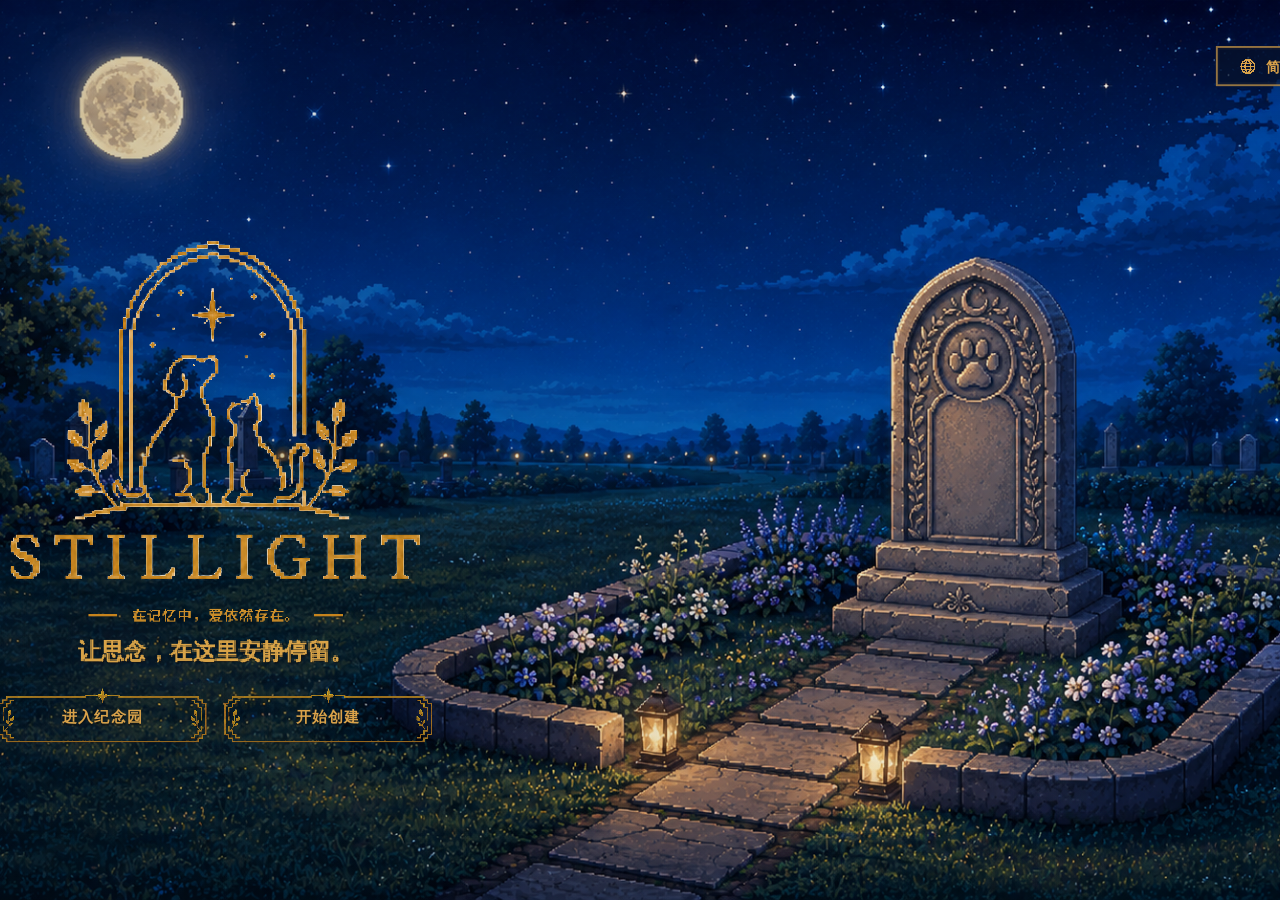
==== commit 99159857: "Add files via upload" ====
--- a/index.html
+++ b/index.html
@@ -33,6 +33,7 @@
     .toast.show{opacity:1;transform:translateX(-50%) translateY(0)}
   </style>
   <link rel="stylesheet" href="assets/global-language.css" />
+  <script src="assets/global-language.js" defer></script>
 </head>
 <body data-version="stillight-homepage-v71-content-position-fix">
   <main class="viewport">
--- a/assets/global-language.css
+++ b/assets/global-language.css
@@ -1,15 +1,18 @@
-:root{--logo-gold:#c7841d}
+:root{--logo-gold:#d9a24a}
 
 /* Shared language control: identical coordinates and styling on every page. */
-.header:has(.language-fixed){right:76px!important;top:48px!important}
-.header .top-actions:has(.language-fixed){padding-right:182px!important}
+.header:has(.language-fixed),
+.header.has-fixed-language{right:76px!important;top:48px!important}
+.header .top-actions:has(.language-fixed),
+.header.has-fixed-language .top-actions{padding-right:182px!important}
 .language-fixed{
   position:fixed!important;
   right:76px!important;
   top:48px!important;
   z-index:80!important;
   width:auto!important;
-  height:auto!important
+  height:auto!important;
+  transform-origin:top right!important
 }
 .language-fixed .language-button{
   position:relative!important;
@@ -23,8 +26,8 @@
   padding:0 14px!important;
   color:var(--logo-gold)!important;
   background:rgba(8,17,35,.58)!important;
-  border:2px solid rgba(199,132,29,.72)!important;
-  box-shadow:inset 0 0 0 2px rgba(199,132,29,.05),0 8px 20px rgba(0,0,0,.17)!important;
+  border:2px solid rgba(217,162,74,.68)!important;
+  box-shadow:inset 0 0 0 2px rgba(217,162,74,.05),0 8px 20px rgba(0,0,0,.17)!important;
   font-family:"Microsoft YaHei","PingFang SC",sans-serif!important;
   font-size:15px!important;
   font-weight:800!important;
@@ -76,7 +79,7 @@
   width:158px!important;
   padding:6px!important;
   background:rgba(8,16,32,.97)!important;
-  border:2px solid rgba(199,132,29,.66)!important;
+  border:2px solid rgba(217,162,74,.62)!important;
   box-shadow:0 18px 34px rgba(0,0,0,.34)!important
 }
 .language-fixed .language-menu{display:none!important}
@@ -101,4 +104,4 @@
 .language-fixed .language-menu button:hover,
 .language-fixed .language-menu button.active,
 .language-fixed .menu button:hover,
-.language-fixed .menu button.active{background:rgba(199,132,29,.12)!important}
+.language-fixed .menu button.active{background:rgba(217,162,74,.12)!important}
